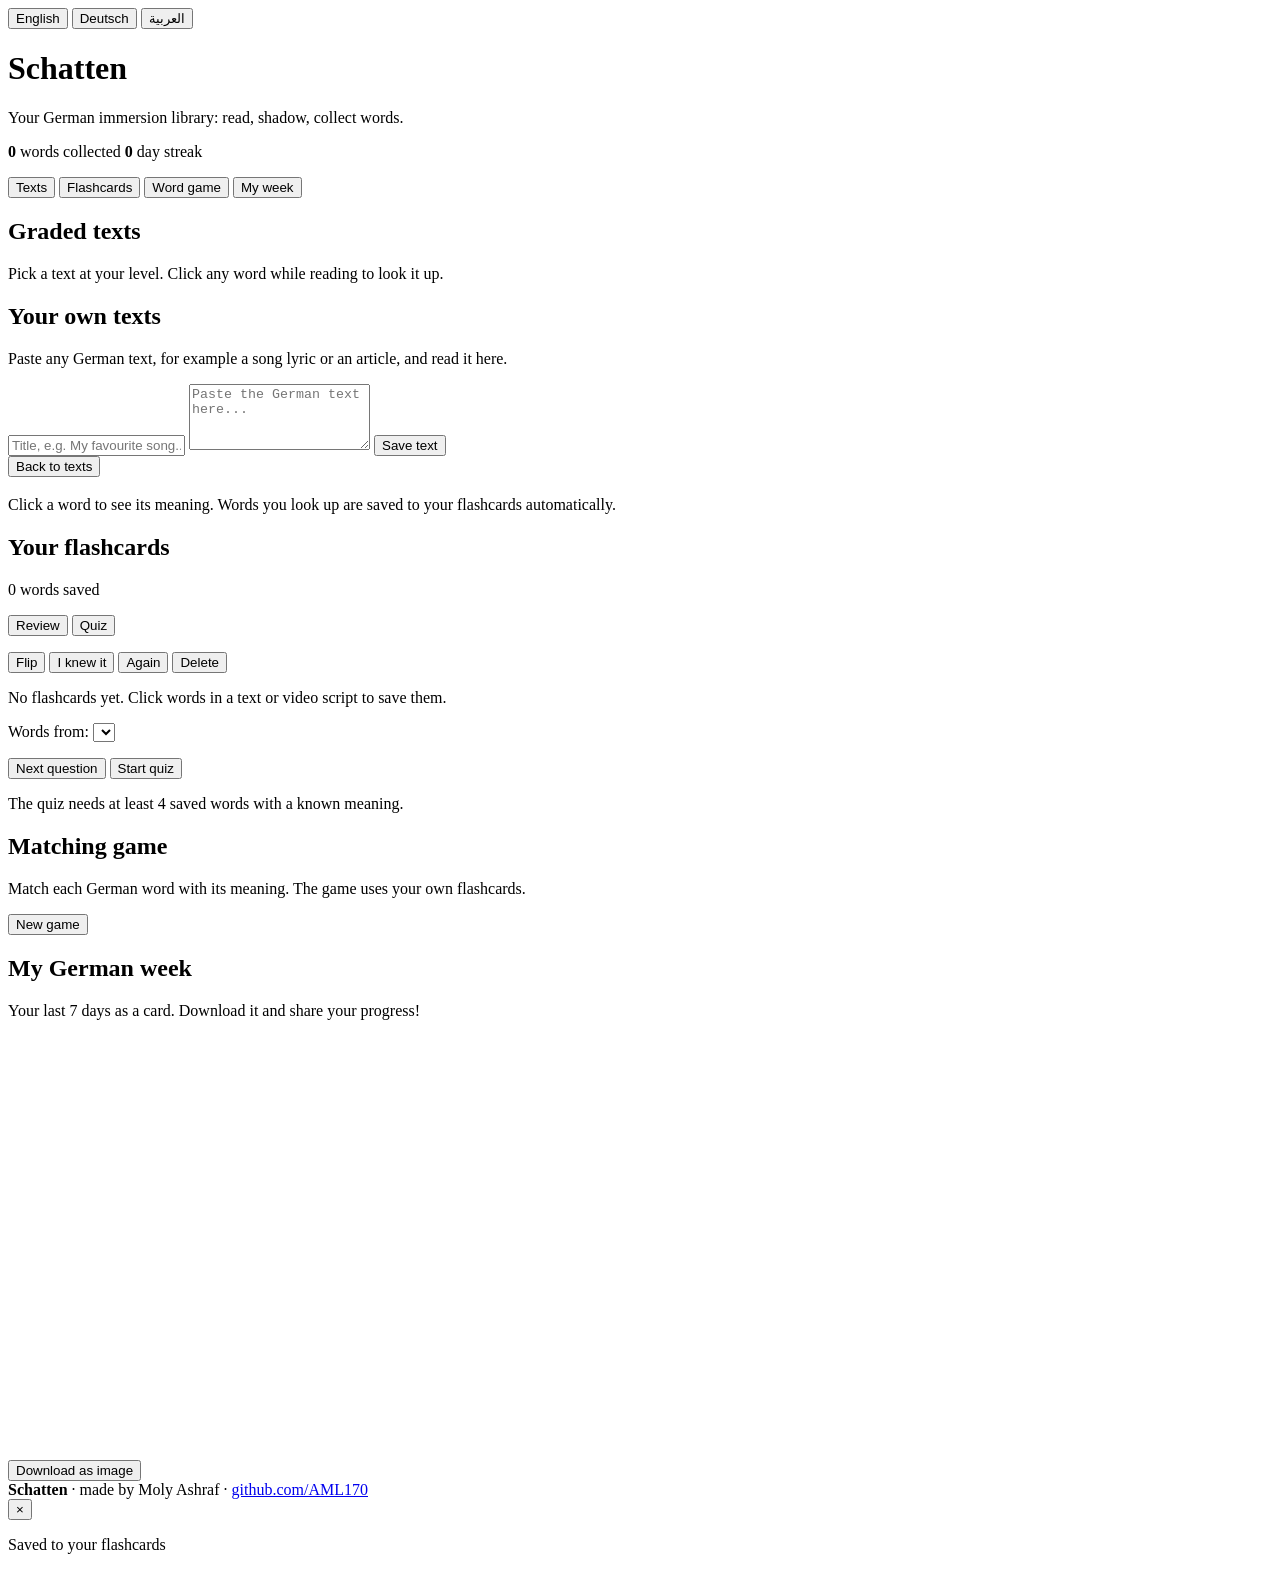
==== library.html @ 04adf27c "Add initial HTML structure for Schatten app This file contains the HTML structure for the Schatten a" ====
<!DOCTYPE html>
<html lang="en" dir="ltr">
<head>
  <meta charset="UTF-8">
  <meta name="viewport" content="width=device-width, initial-scale=1.0">
  <title>Schatten</title>
  <link rel="stylesheet" href="css/style.css">
</head>
<body>
  <main class="app">
    <header class="app__header">
      <div class="language" role="group" aria-label="Language / Sprache / اللغة">
        <button class="language__button ist-aktiv" data-lang="en" aria-pressed="true">English</button>
        <button class="language__button" data-lang="de" aria-pressed="false">Deutsch</button>
        <button class="language__button" data-lang="ar" aria-pressed="false">العربية</button>
      </div>
      <h1 data-i18n="appTitle">Schatten</h1>
      <p class="app__subtitle" data-i18n="subtitle">Your German immersion library: read, shadow, collect words.</p>
      <p class="stats-leiste">
        <span class="stat"><b id="stat-words">0</b> <span data-i18n="statWords">words collected</span></span>
        <span class="stat"><b id="stat-streak">0</b> <span data-i18n="statStreak">day streak</span></span>
      </p>
    </header>

    <nav class="nav" aria-label="Sections">
      <button class="nav__button ist-aktiv" data-view="library" data-i18n="navLibrary" aria-pressed="true">Texts</button>
      <button class="nav__button" data-view="cards" data-i18n="navCards" aria-pressed="false">Flashcards</button>
      <button class="nav__button" data-view="game" data-i18n="navGame" aria-pressed="false">Word game</button>
      <button class="nav__button" data-view="week" data-i18n="navWeek" aria-pressed="false">My week</button>
    </nav>

    <!-- ===================== Texts ===================== -->
    <section id="view-library" class="view">
      <h2 data-i18n="libraryTitle">Graded texts</h2>
      <p class="hinweis" data-i18n="libraryHint">Pick a text at your level. Click any word while reading to look it up.</p>
      <div id="text-list" class="textliste"></div>

      <h2 data-i18n="ownTitle">Your own texts</h2>
      <p class="hinweis" data-i18n="ownHint">Paste any German text, for example a song lyric or an article, and read it here.</p>
      <form id="own-form" class="formular">
        <input type="text" id="own-title" class="formular__eingabe" data-i18n-placeholder="ownTitlePlaceholder" placeholder="Title, e.g. My favourite song...">
        <textarea id="own-text" class="formular__eingabe" rows="4" data-i18n-placeholder="ownTextPlaceholder" placeholder="Paste the German text here..."></textarea>
        <button type="submit" class="knopf" data-i18n="ownAdd">Save text</button>
      </form>
      <div id="own-list" class="textliste"></div>
    </section>

    <!-- ===================== Reader ===================== -->
    <section id="view-reader" class="view versteckt">
      <button id="reader-back" class="knopf knopf--klein" data-i18n="back">Back to texts</button>
      <h2 id="reader-title"></h2>
      <p class="hinweis" data-i18n="readerHint">Click a word to see its meaning. Words you look up are saved to your flashcards automatically.</p>
      <article id="reader-content" class="lesebereich"></article>
    </section>

    <!-- ===================== Flashcards ===================== -->
    <section id="view-cards" class="view versteckt">
      <h2 data-i18n="cardsTitle">Your flashcards</h2>
      <p class="hinweis"><span id="cards-count">0</span> <span data-i18n="cardsSaved">words saved</span></p>

      <div class="karten-modi">
        <button id="mode-review" class="nav__button ist-aktiv" data-i18n="modeReview" aria-pressed="true">Review</button>
        <button id="mode-quiz" class="nav__button" data-i18n="modeQuiz" aria-pressed="false">Quiz</button>
      </div>

      <div id="review-box">
        <div id="karte" class="karteikarte">
          <p id="karte-front" class="karteikarte__wort"></p>
          <p id="karte-back" class="karteikarte__bedeutung versteckt"></p>
          <p id="karte-quelle" class="karteikarte__quelle"></p>
        </div>
        <div class="karten-knöpfe">
          <button id="card-flip" class="knopf knopf--klein" data-i18n="cardFlip">Flip</button>
          <button id="card-know" class="knopf knopf--klein" data-i18n="cardKnow">I knew it</button>
          <button id="card-again" class="knopf knopf--klein" data-i18n="cardAgain">Again</button>
          <button id="card-delete" class="knopf knopf--klein knopf--gefahr" data-i18n="cardDelete">Delete</button>
        </div>
        <p id="cards-empty" class="hinweis versteckt" data-i18n="cardsEmpty">No flashcards yet. Click words in a text or video script to save them.</p>
      </div>

      <div id="quiz-box" class="versteckt">
        <p id="quiz-score" class="hinweis"></p>
        <label class="quiz-quelle">
          <span data-i18n="quizScope">Words from:</span>
          <select id="quiz-source"></select>
        </label>
        <p id="quiz-question" class="quiz__frage"></p>
        <div id="quiz-options" class="quiz__optionen"></div>
        <p id="quiz-feedback" class="hinweis"></p>
        <button id="quiz-next" class="knopf versteckt" data-i18n="quizNext">Next question</button>
        <button id="quiz-start" class="knopf" data-i18n="quizStart">Start quiz</button>
        <p id="quiz-hint" class="hinweis versteckt" data-i18n="quizHint">The quiz needs at least 4 saved words with a known meaning.</p>
      </div>
    </section>

    <!-- ===================== Word game ===================== -->
    <section id="view-game" class="view versteckt">
      <h2 data-i18n="gameTitle">Matching game</h2>
      <p class="hinweis" data-i18n="gameHint">Match each German word with its meaning. The game uses your own flashcards.</p>
      <button id="game-start" class="knopf" data-i18n="gameStart">New game</button>
      <p id="game-info" class="hinweis"></p>
      <div id="game-grid" class="spielfeld"></div>
    </section>

    <!-- ===================== My week ===================== -->
    <section id="view-week" class="view versteckt">
      <h2 data-i18n="weekTitle">My German week</h2>
      <p class="hinweis" data-i18n="weekHint">Your last 7 days as a card. Download it and share your progress!</p>
      <canvas id="week-canvas" class="wochenkarte" width="800" height="420"></canvas>
      <div class="karten-knöpfe">
        <button id="week-download" class="knopf" data-i18n="weekDownload">Download as image</button>
      </div>
    </section>
  </main>

  <footer class="ueber">
    <strong>Schatten</strong> · <span data-i18n="aboutMade">made by Moly Ashraf</span> ·
    <a href="https://github.com/AML170" target="_blank" rel="noopener">github.com/AML170</a>
  </footer>

  <!-- Dictionary popup -->
  <div id="dict-panel" class="woerterbuch versteckt" role="dialog" aria-label="Dictionary">
    <button id="dict-close" class="woerterbuch__schliessen" aria-label="Close">×</button>
    <p id="dict-word" class="woerterbuch__wort"></p>
    <p id="dict-en" class="woerterbuch__bedeutung"></p>
    <p id="dict-ar" class="woerterbuch__bedeutung woerterbuch__bedeutung--ar"></p>
    <p id="dict-hint" class="woerterbuch__hinweis"></p>
    <p id="dict-saved" class="woerterbuch__gespeichert" data-i18n="dictSaved">Saved to your flashcards</p>
  </div>

  <script src="js/i18n.js"></script>
  <script src="js/data.js"></script>
  <script src="js/core.js"></script>
  <script src="js/store.js"></script>
  <script src="js/library.js"></script>
</body>
</html>
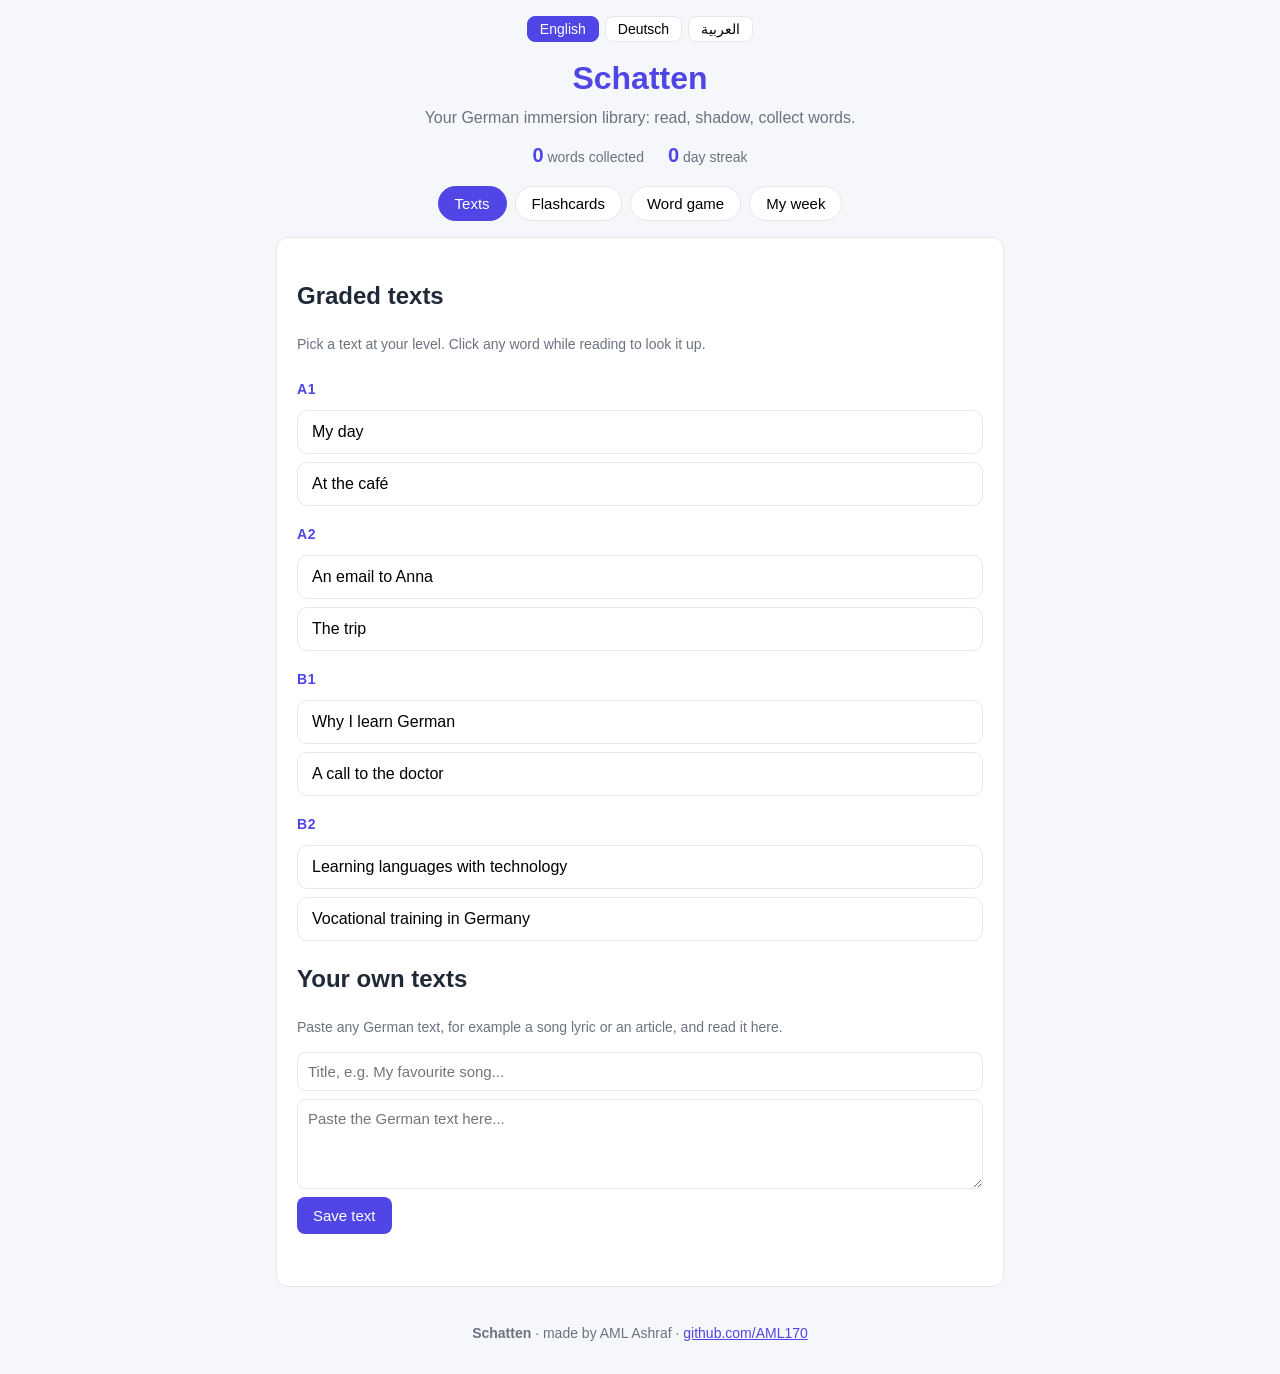
==== commit 27391665: "Update footer author name from Moly to AML" ====
--- a/library.html
+++ b/library.html
@@ -114,7 +114,7 @@
   </main>
 
   <footer class="ueber">
-    <strong>Schatten</strong> · <span data-i18n="aboutMade">made by Moly Ashraf</span> ·
+    <strong>Schatten</strong> · <span data-i18n="aboutMade">made by AML Ashraf</span> ·
     <a href="https://github.com/AML170" target="_blank" rel="noopener">github.com/AML170</a>
   </footer>
 
--- a/css/style.css
+++ b/css/style.css
@@ -0,0 +1,479 @@
+/**
+ * Schatten - style.css
+ * Styles for the extension's own pages (library.html, popup.html).
+ * The YouTube panel has its own stylesheet (css/panel.css).
+ */
+
+:root {
+  --farbe-primaer: #4f46e5;
+  --farbe-primaer-dunkel: #4338ca;
+  --farbe-hintergrund: #f6f7fb;
+  --farbe-karte: #ffffff;
+  --farbe-text: #1f2937;
+  --farbe-gedaempft: #6b7280;
+  --farbe-rahmen: #e5e7eb;
+  --farbe-gruen: #15803d;
+  --farbe-gruen-hell: #bbf7d0;
+  --farbe-rot: #b91c1c;
+}
+
+* {
+  box-sizing: border-box;
+}
+
+body {
+  margin: 0;
+  font-family: "Segoe UI", Roboto, Arial, sans-serif;
+  background: var(--farbe-hintergrund);
+  color: var(--farbe-text);
+  line-height: 1.5;
+}
+
+.app {
+  max-width: 760px;
+  margin: 0 auto;
+  padding: 16px;
+}
+
+.app__header {
+  text-align: center;
+  margin-bottom: 16px;
+}
+
+.app__header h1 {
+  margin: 12px 0 4px 0;
+  color: var(--farbe-primaer);
+}
+
+.app__subtitle {
+  color: var(--farbe-gedaempft);
+  margin: 0;
+}
+
+.stats-leiste {
+  display: flex;
+  justify-content: center;
+  gap: 24px;
+  margin: 10px 0 0 0;
+  color: var(--farbe-gedaempft);
+  font-size: 14px;
+}
+
+.stats-leiste b {
+  color: var(--farbe-primaer);
+  font-size: 20px;
+}
+
+.language {
+  display: flex;
+  justify-content: center;
+  gap: 6px;
+}
+
+.language__button {
+  border: 1px solid var(--farbe-rahmen);
+  background: var(--farbe-karte);
+  border-radius: 8px;
+  padding: 4px 12px;
+  cursor: pointer;
+  font-size: 14px;
+}
+
+.language__button.ist-aktiv {
+  background: var(--farbe-primaer);
+  border-color: var(--farbe-primaer);
+  color: #ffffff;
+}
+
+.nav {
+  display: flex;
+  gap: 8px;
+  flex-wrap: wrap;
+  justify-content: center;
+  margin-bottom: 16px;
+}
+
+.nav__button {
+  border: 1px solid var(--farbe-rahmen);
+  background: var(--farbe-karte);
+  border-radius: 999px;
+  padding: 8px 16px;
+  cursor: pointer;
+  font-size: 15px;
+}
+
+.nav__button.ist-aktiv {
+  background: var(--farbe-primaer);
+  border-color: var(--farbe-primaer);
+  color: #ffffff;
+}
+
+.view {
+  background: var(--farbe-karte);
+  border: 1px solid var(--farbe-rahmen);
+  border-radius: 12px;
+  padding: 20px;
+}
+
+.versteckt {
+  display: none !important;
+}
+
+.hinweis {
+  color: var(--farbe-gedaempft);
+  font-size: 14px;
+}
+
+.textliste {
+  display: flex;
+  flex-direction: column;
+  gap: 8px;
+  margin-bottom: 20px;
+}
+
+.textliste__ebene {
+  margin: 10px 0 2px 0;
+  color: var(--farbe-primaer);
+  font-size: 14px;
+  text-transform: uppercase;
+  letter-spacing: 0.05em;
+}
+
+.textliste__eintrag {
+  text-align: start;
+  border: 1px solid var(--farbe-rahmen);
+  background: var(--farbe-karte);
+  border-radius: 10px;
+  padding: 12px 14px;
+  cursor: pointer;
+  font-size: 16px;
+  display: flex;
+  justify-content: space-between;
+  align-items: center;
+  gap: 8px;
+}
+
+.textliste__eintrag:hover {
+  border-color: var(--farbe-primaer);
+}
+
+.textliste__eintrag--eigen {
+  border-style: dashed;
+}
+
+.textliste__titel {
+  background: none;
+  border: none;
+  font-size: 16px;
+  cursor: pointer;
+  padding: 0;
+  text-align: start;
+  flex: 1;
+}
+
+.formular {
+  display: flex;
+  flex-direction: column;
+  gap: 8px;
+  margin-bottom: 12px;
+}
+
+.formular__eingabe {
+  border: 1px solid var(--farbe-rahmen);
+  border-radius: 8px;
+  padding: 10px;
+  font-size: 15px;
+  font-family: inherit;
+}
+
+.knopf {
+  background: var(--farbe-primaer);
+  color: #ffffff;
+  border: none;
+  border-radius: 8px;
+  padding: 10px 16px;
+  font-size: 15px;
+  cursor: pointer;
+  align-self: flex-start;
+}
+
+.knopf:hover {
+  background: var(--farbe-primaer-dunkel);
+}
+
+.knopf--klein {
+  padding: 6px 12px;
+  font-size: 14px;
+}
+
+.knopf--gefahr {
+  background: var(--farbe-rot);
+}
+
+.lesebereich {
+  font-size: 19px;
+  line-height: 2;
+}
+
+.wort {
+  cursor: pointer;
+  border-radius: 4px;
+  padding: 0 1px;
+}
+
+.wort:hover {
+  background: #fde68a;
+}
+
+.wort--bekannt {
+  background: var(--farbe-gruen-hell);
+  color: var(--farbe-gruen);
+}
+
+.karten-modi {
+  display: flex;
+  gap: 8px;
+  margin-bottom: 16px;
+}
+
+.karteikarte {
+  border: 2px solid var(--farbe-primaer);
+  border-radius: 12px;
+  padding: 32px;
+  text-align: center;
+  margin-bottom: 12px;
+  min-height: 120px;
+}
+
+.karteikarte__wort {
+  font-size: 28px;
+  font-weight: 700;
+  margin: 0;
+}
+
+.karteikarte__bedeutung {
+  font-size: 20px;
+  color: var(--farbe-primaer);
+  margin: 12px 0 0 0;
+}
+
+.karteikarte__quelle {
+  color: var(--farbe-gedaempft);
+  font-size: 13px;
+  margin: 16px 0 0 0;
+}
+
+.karten-knöpfe {
+  display: flex;
+  gap: 8px;
+  flex-wrap: wrap;
+}
+
+.quiz__frage {
+  font-size: 24px;
+  font-weight: 700;
+}
+
+.quiz__optionen {
+  display: grid;
+  gap: 8px;
+  margin-bottom: 12px;
+}
+
+.quiz__option {
+  border: 1px solid var(--farbe-rahmen);
+  background: var(--farbe-karte);
+  border-radius: 10px;
+  padding: 12px;
+  font-size: 16px;
+  cursor: pointer;
+  text-align: start;
+}
+
+.quiz__option:hover {
+  border-color: var(--farbe-primaer);
+}
+
+.quiz-quelle {
+  display: flex;
+  gap: 8px;
+  align-items: center;
+  margin-bottom: 12px;
+  font-size: 14px;
+  color: var(--farbe-gedaempft);
+}
+
+.quiz-quelle select {
+  padding: 6px 10px;
+  border-radius: 8px;
+  border: 1px solid var(--farbe-rahmen);
+  font-size: 14px;
+}
+
+.spielfeld {
+  display: grid;
+  grid-template-columns: repeat(3, 1fr);
+  gap: 8px;
+  margin-top: 12px;
+}
+
+.spielfeld__karte {
+  border: 1px solid var(--farbe-rahmen);
+  background: var(--farbe-karte);
+  border-radius: 10px;
+  padding: 18px 8px;
+  font-size: 15px;
+  cursor: pointer;
+  min-height: 60px;
+}
+
+.spielfeld__karte--offen {
+  border-color: var(--farbe-primaer);
+  background: #eef2ff;
+}
+
+.spielfeld__karte--gefunden {
+  background: var(--farbe-gruen-hell);
+  border-color: var(--farbe-gruen);
+  cursor: default;
+}
+
+.wochenkarte {
+  width: 100%;
+  border-radius: 12px;
+  border: 1px solid var(--farbe-rahmen);
+  margin-bottom: 12px;
+}
+
+/* Dictionary popup */
+.woerterbuch {
+  position: fixed;
+  bottom: 16px;
+  inset-inline: 16px;
+  max-width: 520px;
+  margin: 0 auto;
+  background: var(--farbe-karte);
+  border: 2px solid var(--farbe-primaer);
+  border-radius: 12px;
+  padding: 16px;
+  box-shadow: 0 8px 30px rgba(0, 0, 0, 0.25);
+  z-index: 10;
+}
+
+.woerterbuch__wort {
+  font-size: 22px;
+  font-weight: 700;
+  margin: 0 0 4px 0;
+}
+
+.woerterbuch__bedeutung {
+  margin: 2px 0;
+}
+
+.woerterbuch__bedeutung--ar {
+  direction: rtl;
+  text-align: start;
+  color: #0f766e;
+  font-size: 17px;
+}
+
+.woerterbuch__hinweis {
+  font-size: 13px;
+  color: var(--farbe-gedaempft);
+  margin: 8px 0 0 0;
+}
+
+.woerterbuch__gespeichert {
+  color: var(--farbe-gruen);
+  font-size: 13px;
+  font-weight: 600;
+  margin: 8px 0 0 0;
+}
+
+.woerterbuch__schliessen {
+  position: absolute;
+  top: 6px;
+  inset-inline-end: 10px;
+  background: none;
+  border: none;
+  font-size: 20px;
+  cursor: pointer;
+  color: var(--farbe-gedaempft);
+}
+
+/* RTL fine-tuning */
+[dir="rtl"] .knopf,
+[dir="rtl"] .textliste__eintrag {
+  font-family: inherit;
+}
+
+/* About footer with the maker's name */
+.ueber {
+  text-align: center;
+  color: var(--farbe-gedaempft);
+  font-size: 14px;
+  padding: 20px 0 30px 0;
+}
+
+.ueber a {
+  color: var(--farbe-primaer);
+}
+
+/* Full-version install guide */
+.schritte {
+  list-style: none;
+  padding: 0;
+  display: flex;
+  flex-direction: column;
+  gap: 14px;
+  margin: 16px 0;
+}
+
+.schritte li {
+  display: flex;
+  align-items: center;
+  gap: 14px;
+  border: 1px solid var(--farbe-rahmen);
+  border-radius: 10px;
+  padding: 10px 14px;
+  font-size: 15px;
+}
+
+.schritte li::before {
+  content: counter(schritt);
+}
+
+.schritte {
+  counter-reset: schritt;
+}
+
+.schritte li {
+  counter-increment: schritt;
+}
+
+.schritte li::before {
+  content: counter(schritt);
+  background: var(--farbe-primaer);
+  color: #ffffff;
+  border-radius: 50%;
+  width: 26px;
+  height: 26px;
+  display: inline-flex;
+  align-items: center;
+  justify-content: center;
+  font-weight: 700;
+  flex-shrink: 0;
+}
+
+.schritte__bild {
+  width: 180px;
+  flex-shrink: 0;
+  border-radius: 8px;
+}
+
+@media (max-width: 560px) {
+  .schritte li {
+    flex-direction: column;
+    align-items: flex-start;
+  }
+}
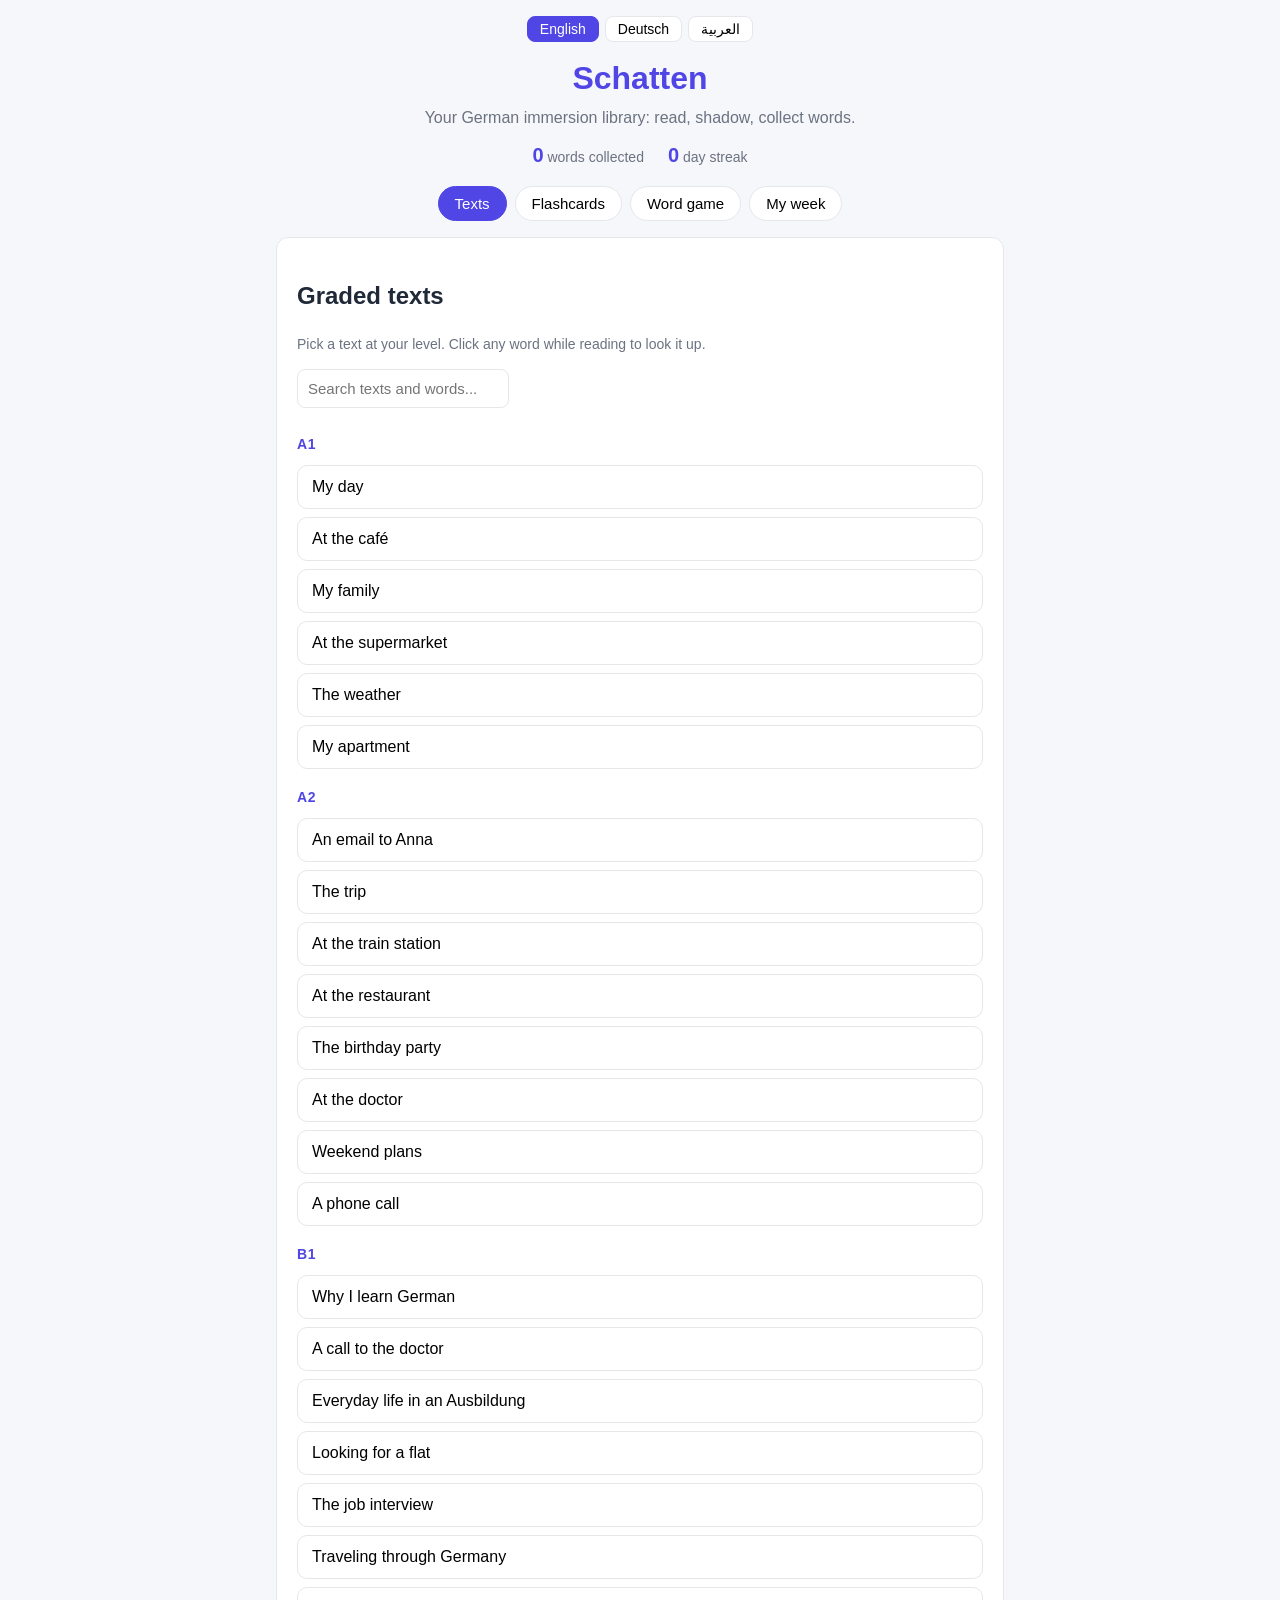
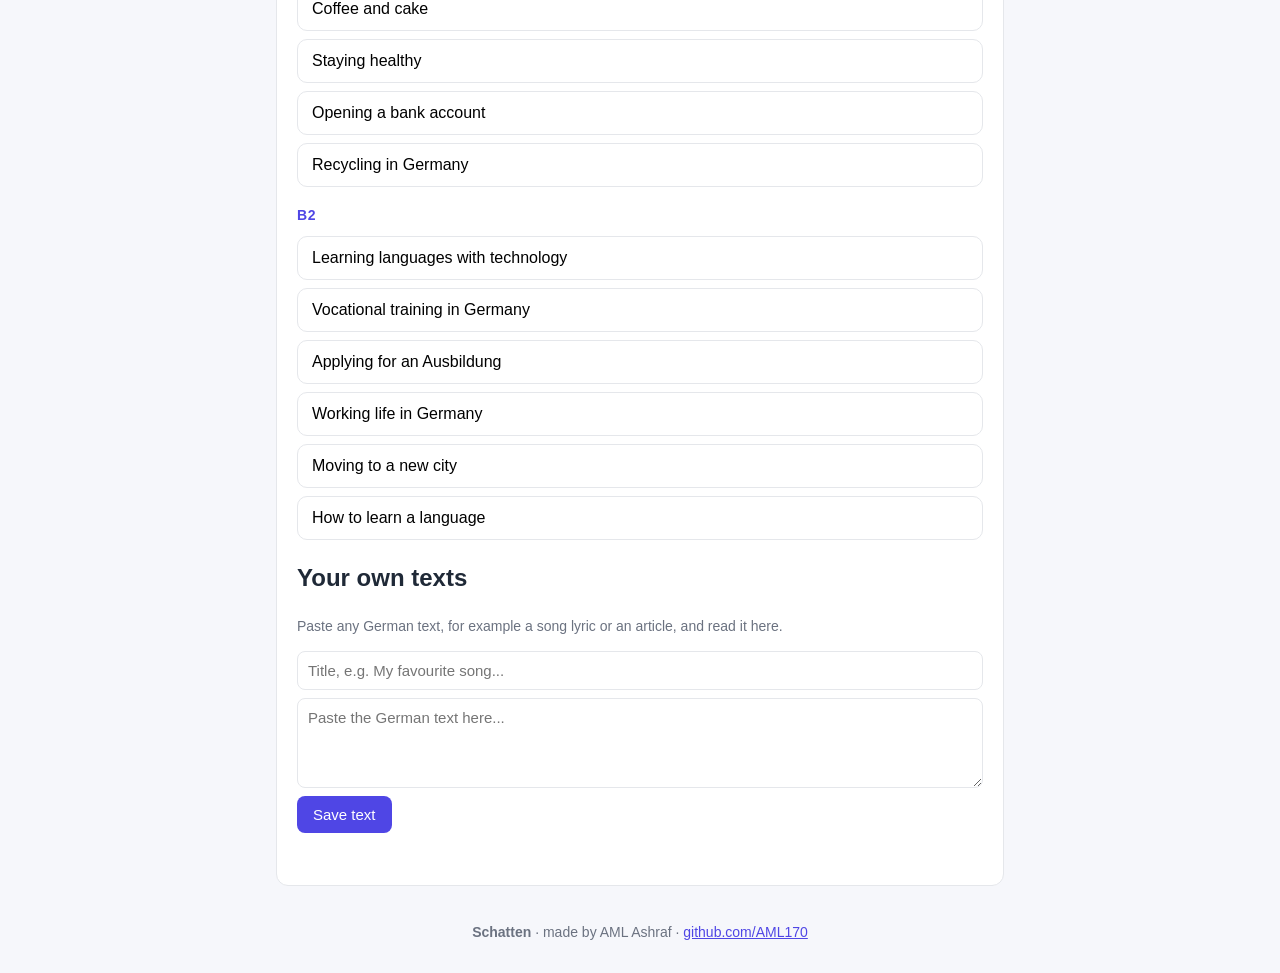
==== commit cc1521c1: "Add search input and results section to library" ====
--- a/library.html
+++ b/library.html
@@ -33,6 +33,10 @@
     <section id="view-library" class="view">
       <h2 data-i18n="libraryTitle">Graded texts</h2>
       <p class="hinweis" data-i18n="libraryHint">Pick a text at your level. Click any word while reading to look it up.</p>
+      <div class="suche">
+        <input type="search" id="search-input" class="formular__eingabe" data-i18n-placeholder="searchPlaceholder" placeholder="Search texts and words...">
+      </div>
+      <div id="search-results" class="suche-ergebnisse versteckt"></div>
       <div id="text-list" class="textliste"></div>
 
       <h2 data-i18n="ownTitle">Your own texts</h2>
--- a/css/style.css
+++ b/css/style.css
@@ -477,3 +477,26 @@
     align-items: flex-start;
   }
 }
+
+/* --- Search --- */
+.suche {
+  margin: 0 0 16px;
+}
+
+.suche-ergebnisse .textliste__ebene {
+  margin: 18px 0 8px;
+}
+
+.wortliste {
+  display: flex;
+  flex-direction: column;
+  gap: 6px;
+}
+
+.wortliste__eintrag {
+  padding: 8px 12px;
+  border: 1px solid var(--farbe-rahmen);
+  border-radius: 10px;
+  background: var(--farbe-karte);
+  font-size: 0.95rem;
+}
